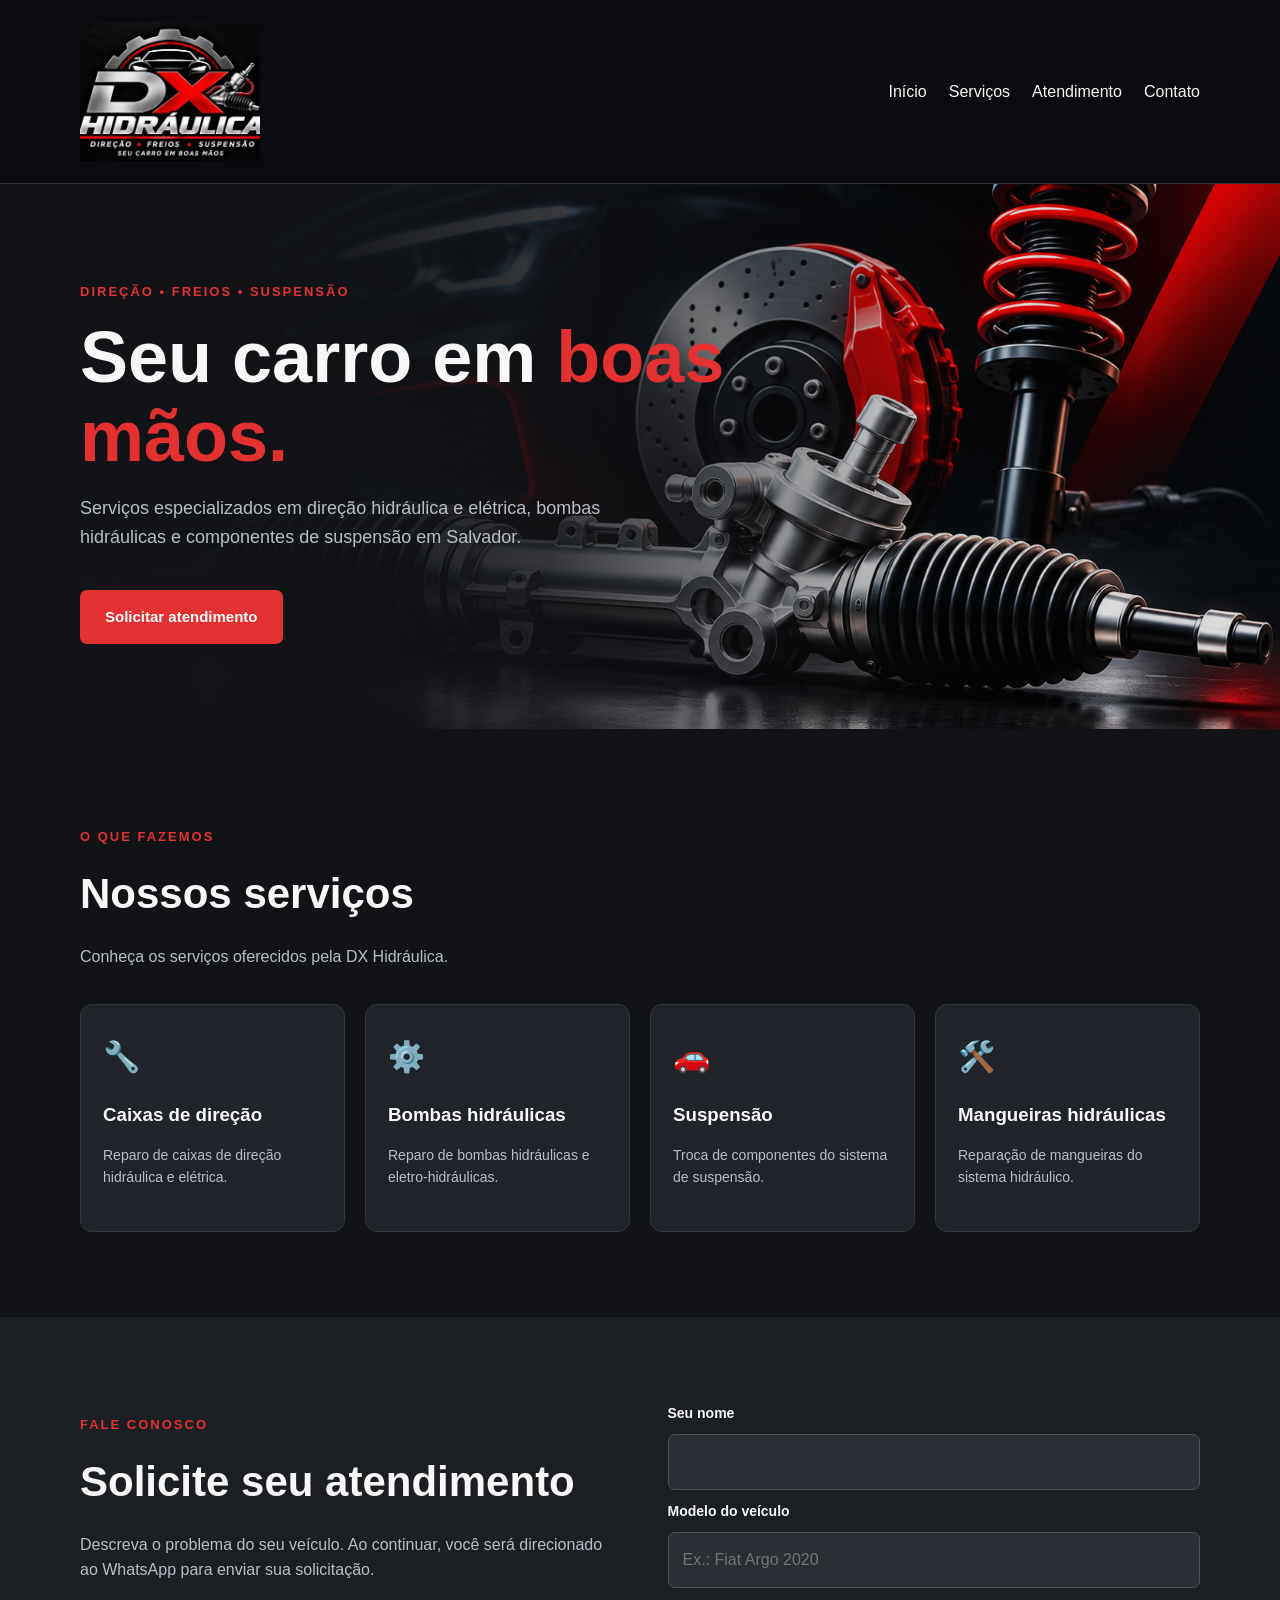
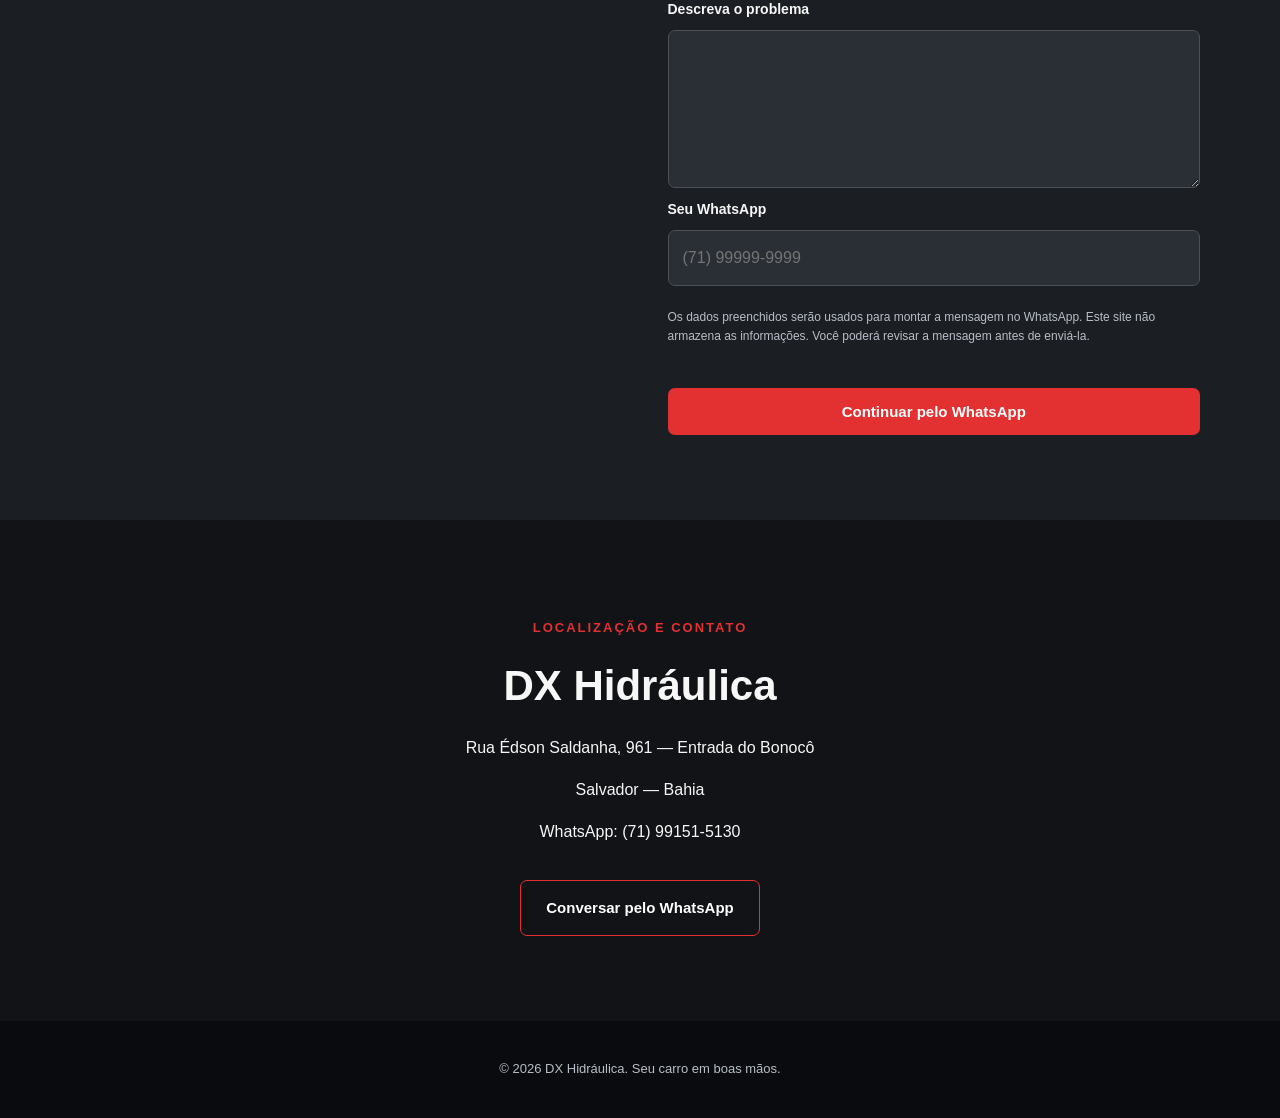
==== index.html @ b22076cf "Add files via upload Versão inicial do site DX Hidráulica" ====
<!DOCTYPE html>
<html lang="pt-BR">
<head>
  <meta charset="UTF-8">
  <meta name="viewport" content="width=device-width, initial-scale=1.0">
  <meta name="description" content="DX Hidráulica: serviços de direção hidráulica, elétrica, freios e suspensão em Salvador.">
  <title>DX Hidráulica | Seu carro em boas mãos</title>
  <link rel="stylesheet" href="style.css">
  <script src="script.js" defer></script>
</head>
<body>
  <header class="cabecalho">
    <div class="container navegacao">
      <a href="#inicio" class="logo">
      <img src="logo-dx.jpg" alt="DX Hidráulica - Direção, Freios e Suspensão">
      </a>
      <nav aria-label="Menu principal">
        <a href="#inicio">Início</a>
        <a href="#servicos">Serviços</a>
        <a href="#atendimento">Atendimento</a>
        <a href="#contato">Contato</a>
      </nav>
    </div>
  </header>

  <main>
    <section class="hero" id="inicio">
      <div class="container hero-conteudo">
        <p class="destaque">DIREÇÃO • FREIOS • SUSPENSÃO</p>
        <h1>Seu carro em <span>boas mãos.</span></h1>
        <p>
          Serviços especializados em direção hidráulica e elétrica,
          bombas hidráulicas e componentes de suspensão em Salvador.
        </p>
        <a href="#atendimento" class="botao">
          Solicitar atendimento
        </a>
      </div>
    </section>

    <section class="secao" id="servicos">
      <div class="container">
        <p class="destaque">O QUE FAZEMOS</p>
        <h2>Nossos serviços</h2>
        <p class="subtitulo">
          Conheça os serviços oferecidos pela DX Hidráulica.
        </p>

        <div class="grade-servicos">
          <article class="cartao">
            <div class="icone">🔧</div>
            <h3>Caixas de direção</h3>
            <p>Reparo de caixas de direção hidráulica e elétrica.</p>
          </article>

          <article class="cartao">
            <div class="icone">⚙️</div>
            <h3>Bombas hidráulicas</h3>
            <p>Reparo de bombas hidráulicas e eletro-hidráulicas.</p>
          </article>

          <article class="cartao">
            <div class="icone">🚗</div>
            <h3>Suspensão</h3>
            <p>Troca de componentes do sistema de suspensão.</p>
          </article>

          <article class="cartao">
            <div class="icone">🛠️</div>
            <h3>Mangueiras hidráulicas</h3>
            <p>Reparação de mangueiras do sistema hidráulico.</p>
          </article>
        </div>
      </div>
    </section>

    <section class="secao secao-escura" id="atendimento">
      <div class="container formulario-container">
        <div>
          <p class="destaque">FALE CONOSCO</p>
          <h2>Solicite seu atendimento</h2>
          <p class="subtitulo">
            Descreva o problema do seu veículo.
            Ao continuar, você será direcionado ao WhatsApp
            para enviar sua solicitação.
          </p>
        </div>

        <form id="form-atendimento" class="formulario">
          <label for="nome">Seu nome</label>
          <input id="nome" name="nome" type="text"
                 autocomplete="name" maxlength="100" required>

          <label for="veiculo">Modelo do veículo</label>
          <input id="veiculo" name="veiculo" type="text"
                 placeholder="Ex.: Fiat Argo 2020"
                 maxlength="100" required>

          <label for="problema">Descreva o problema</label>
          <textarea id="problema" name="problema" rows="5"
                    maxlength="1000" required></textarea>

          <label for="telefone">Seu WhatsApp</label>
          <input id="telefone" name="telefone" type="tel"
                 autocomplete="tel"
                 placeholder="(71) 99999-9999"
                 maxlength="20" required>

          <p class="aviso">
            Os dados preenchidos serão usados para montar a mensagem
            no WhatsApp. Este site não armazena as informações.
            Você poderá revisar a mensagem antes de enviá-la.
          </p>

          <button type="submit" class="botao">
            Continuar pelo WhatsApp
          </button>
        </form>
      </div>
    </section>

    <section class="secao" id="contato">
      <div class="container contato">
        <p class="destaque">LOCALIZAÇÃO E CONTATO</p>
        <h2>DX Hidráulica</h2>
        <p>Rua Édson Saldanha, 961 — Entrada do Bonocô</p>
        <p>Salvador — Bahia</p>
        <p>WhatsApp: (71) 99151-5130</p>

        <a class="botao botao-secundario"
           href="https://wa.me/5571991515130"
           target="_blank" rel="noopener noreferrer">
          Conversar pelo WhatsApp
        </a>
      </div>
    </section>
  </main>

  <footer class="rodape">
    <div class="container">
      <p>© <span id="ano"></span> DX Hidráulica. Seu carro em boas mãos.</p>
    </div>
  </footer>
</body>
</html>
---- style.css ----
:root {
  --fundo: #111317;
  --cartao: #20242a;
  --vermelho: #e33131;
  --texto: #f7f7f7;
  --cinza: #b8bec7;
}

* {
  box-sizing: border-box;
}

html {
  scroll-behavior: smooth;
}

body {
  margin: 0;
  font-family: Arial, Helvetica, sans-serif;
  background: var(--fundo);
  color: var(--texto);
  line-height: 1.6;
}

a {
  color: inherit;
  text-decoration: none;
}

.container {
  width: min(1120px, 90%);
  margin: auto;
}

.cabecalho {
  background: #0a0b0e;
  border-bottom: 1px solid #333;
}

.navegacao {
  display: flex;
  justify-content: space-between;
  align-items: center;
  gap: 20px;
  padding: 22px 0;
}

.logo {
  font-size: 23px;
  font-weight: 800;
}

.logo span,
.hero h1 span {
  color: var(--vermelho);
}

nav {
  display: flex;
  gap: 22px;
  flex-wrap: wrap;
}

nav a:hover {
  color: var(--vermelho);
}

.hero {
  min-height: 540px;
  display: flex;
  align-items: center;
  background:
    linear-gradient(110deg, #111317 15%, #242930 100%);
}

.hero-conteudo {
  padding: 85px 0;
}

.hero h1 {
  font-size: clamp(40px, 6vw, 72px);
  line-height: 1.1;
  max-width: 700px;
  margin: 15px 0;
}

.hero p:not(.destaque) {
  color: var(--cinza);
  max-width: 590px;
  font-size: 18px;
}

.destaque {
  color: var(--vermelho);
  font-size: 13px;
  font-weight: bold;
  letter-spacing: 2px;
}

.botao {
  display: inline-block;
  margin-top: 20px;
  padding: 15px 25px;
  background: var(--vermelho);
  color: white;
  border: 0;
  border-radius: 7px;
  font-size: 15px;
  font-weight: bold;
  cursor: pointer;
  text-align: center;
}

.botao:hover {
  background: #b91f1f;
}

.secao {
  padding: 85px 0;
}

.secao h2 {
  font-size: clamp(28px, 4vw, 42px);
  margin: 5px 0 12px;
}

.subtitulo {
  color: var(--cinza);
  max-width: 600px;
}

.grade-servicos {
  display: grid;
  grid-template-columns: repeat(4, 1fr);
  gap: 20px;
  margin-top: 35px;
}

.cartao {
  background: var(--cartao);
  padding: 28px 22px;
  border: 1px solid #34383e;
  border-radius: 12px;
}

.cartao:hover {
  border-color: var(--vermelho);
}

.icone {
  font-size: 30px;
}

.cartao h3 {
  margin-bottom: 8px;
}

.cartao p {
  color: var(--cinza);
  font-size: 14px;
}

.secao-escura {
  background: #1b1e23;
}

.formulario-container {
  display: grid;
  grid-template-columns: 1fr 1fr;
  gap: 55px;
}

.formulario {
  display: flex;
  flex-direction: column;
  gap: 10px;
}

.formulario label {
  font-weight: bold;
  font-size: 14px;
}

.formulario input,
.formulario textarea {
  width: 100%;
  padding: 14px;
  border-radius: 7px;
  border: 1px solid #4b5058;
  background: #2a2e35;
  color: white;
  font: inherit;
}

.formulario input:focus,
.formulario textarea:focus {
  outline: 2px solid var(--vermelho);
}

.formulario .botao {
  width: 100%;
}

.aviso {
  color: var(--cinza);
  font-size: 12px;
}

.contato {
  text-align: center;
}

.botao-secundario {
  background: transparent;
  border: 1px solid var(--vermelho);
}

.rodape {
  padding: 25px 0;
  background: #0a0b0e;
  color: var(--cinza);
  text-align: center;
  font-size: 13px;
}

@media (max-width: 850px) {
  .grade-servicos {
    grid-template-columns: repeat(2, 1fr);
  }

  .formulario-container {
    grid-template-columns: 1fr;
    gap: 20px;
  }
}

@media (max-width: 600px) {
  .navegacao {
    flex-direction: column;
  }

  nav {
    justify-content: center;
    gap: 12px;
    font-size: 13px;
  }

  .hero {
    min-height: 430px;
  }

  .hero-conteudo {
    padding: 65px 0;
  }

  .grade-servicos {
    grid-template-columns: 1fr;
  }

  .secao {
    padding: 60px 0;
  }
}

.logo {
  display: inline-flex;
  align-items: center;
}

.logo img {
  display: block;
  width: 180px;
  max-width: 100%;
  height: auto;
  object-fit: contain;
}

@media (max-width: 600px) {
  .logo img {
    width: 150px;
  }
}

/* Imagem automotiva na página inicial */
.hero {
  position: relative;
  background:
    linear-gradient(
      90deg,
      #111317 0%,
      #111317 34%,
      rgba(17, 19, 23, 0.92) 48%,
      rgba(17, 19, 23, 0.15) 100%
    ),
    url("./hero-automotivo.png") center right / cover no-repeat;
}

.hero-conteudo {
  position: relative;
  z-index: 1;
}

@media (max-width: 600px) {
  .hero {
    background:
      linear-gradient(
        rgba(17, 19, 23, 0.78),
        rgba(17, 19, 23, 0.88)
      ),
      url("hero-automotivo.png") center / cover no-repeat;
  }
}

.hero {
  background:
    linear-gradient(
      90deg,
      #111317 0%,
      rgba(17, 19, 23, 0.98) 25%,
      rgba(17, 19, 23, 0.85) 43%,
      rgba(17, 19, 23, 0.15) 75%
    ),
    url("./hero-automotivo.png") center right / cover no-repeat !important;
}

.hero-conteudo {
  position: relative;
  z-index: 1;
}

@media (max-width: 600px) {
  .hero {
    background:
      linear-gradient(
        rgba(17, 19, 23, 0.82),
        rgba(17, 19, 23, 0.9)
      ),
      url("./hero-automotivo.png") center / cover no-repeat !important;
  }
}
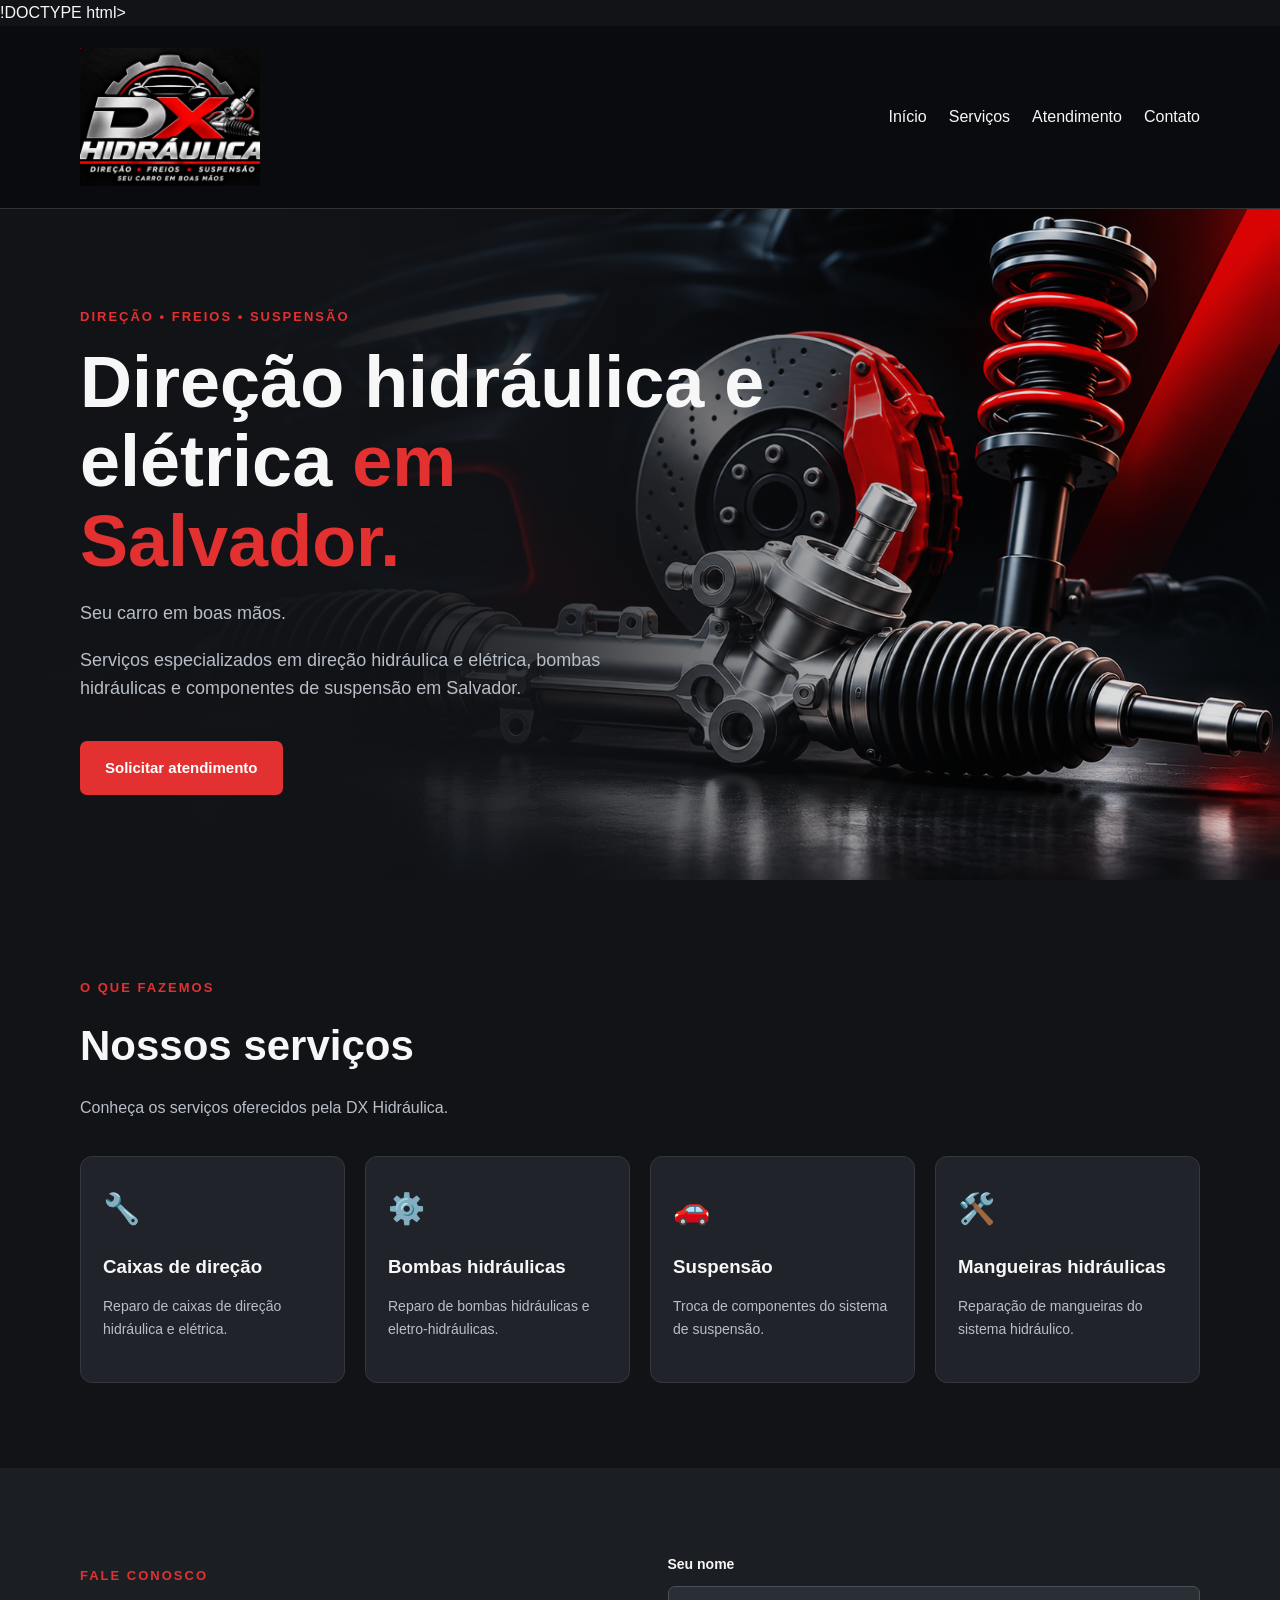
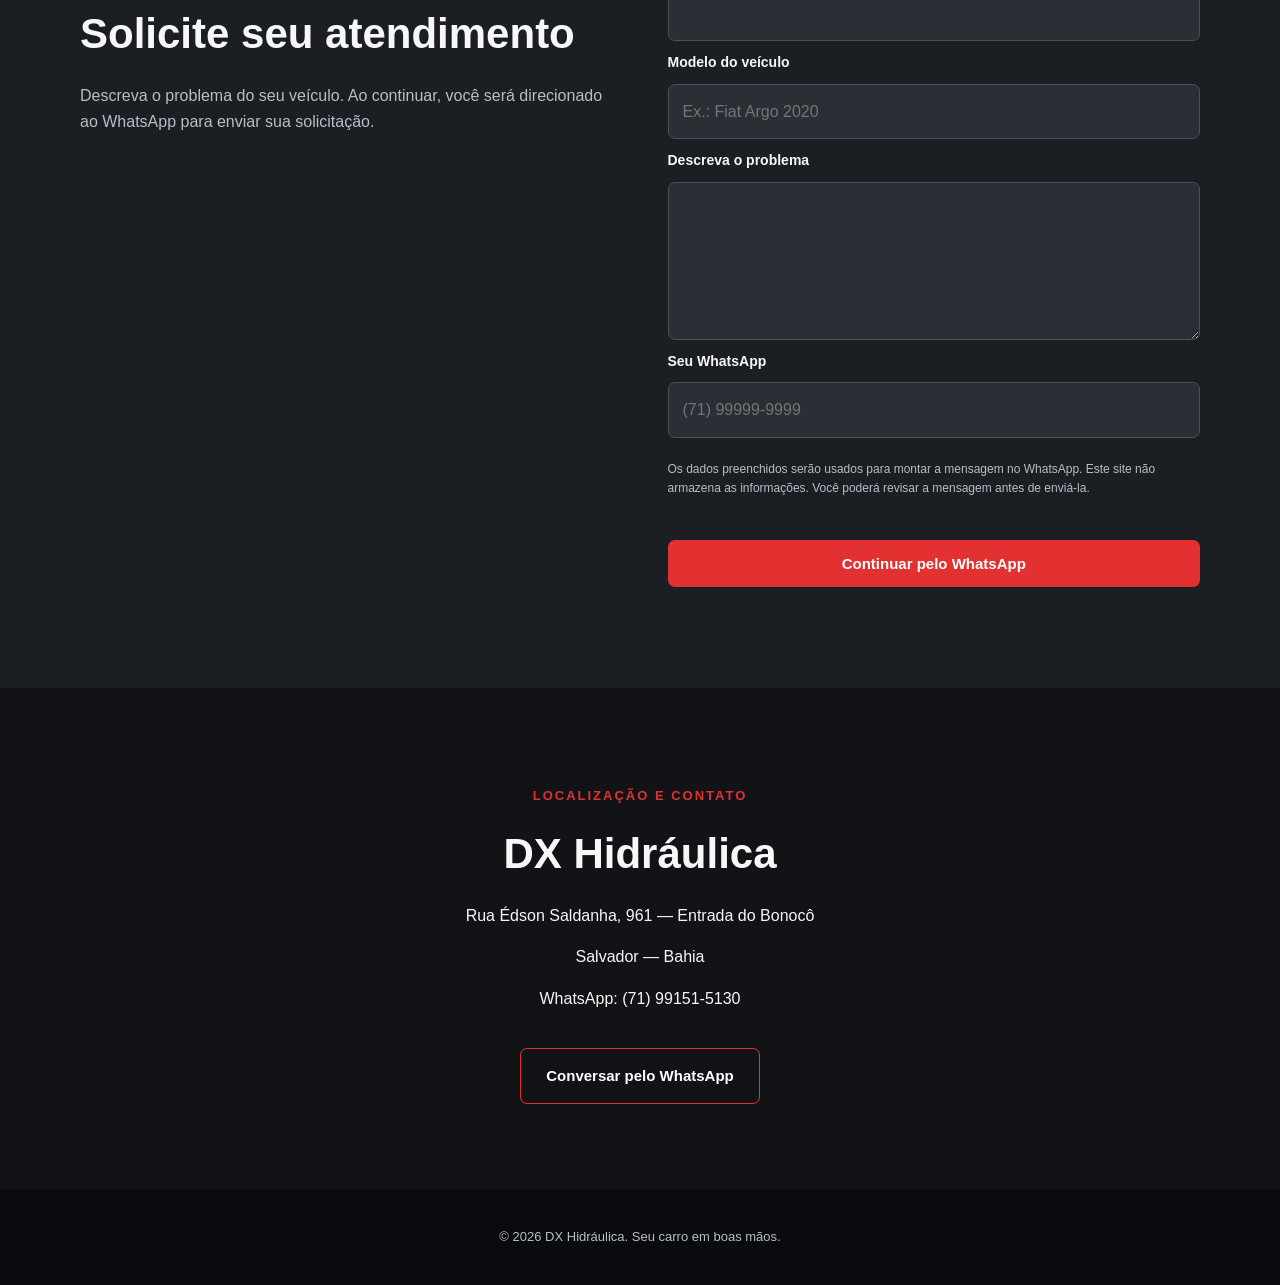
==== commit 8c225dda: "Melhora SEO local da DX Hidráulica" ====
--- a/index.html
+++ b/index.html
@@ -1,13 +1,31 @@
-<!DOCTYPE html>
+!DOCTYPE html>
 <html lang="pt-BR">
 <head>
   <meta charset="UTF-8">
   <meta name="viewport" content="width=device-width, initial-scale=1.0">
-  <meta name="description" content="DX Hidráulica: serviços de direção hidráulica, elétrica, freios e suspensão em Salvador.">
-  <title>DX Hidráulica | Seu carro em boas mãos</title>
+
+  <!-- SEO -->
+  <title>DX Hidráulica | Direção Hidráulica e Elétrica em Salvador</title>
+
+  <meta name="description" content="DX Hidráulica em Salvador, BA. Serviços de reparo de caixas de direção hidráulica e elétrica, bombas hidráulicas, freios e suspensão. Solicite atendimento pelo WhatsApp.">
+
+  <meta name="robots" content="index, follow">
+
+  <link rel="canonical" href="https://dx-hidraulica.pages.dev/">
+
+  <!-- Compartilhamento em redes sociais -->
+  <meta property="og:type" content="website">
+  <meta property="og:locale" content="pt_BR">
+  <meta property="og:title" content="DX Hidráulica | Serviços Automotivos em Salvador">
+  <meta property="og:description" content="Reparo de direção hidráulica e elétrica, bombas hidráulicas, freios e suspensão em Salvador. Entre em contato pelo WhatsApp.">
+  <meta property="og:url" content="https://dx-hidraulica.pages.dev/">
+  <meta property="og:image" content="https://dx-hidraulica.pages.dev/hero-automotivo.png">
+
+  <!-- Arquivos do site -->
   <link rel="stylesheet" href="style.css">
   <script src="script.js" defer></script>
 </head>
+
 <body>
   <header class="cabecalho">
     <div class="container navegacao">
@@ -27,7 +45,11 @@
     <section class="hero" id="inicio">
       <div class="container hero-conteudo">
         <p class="destaque">DIREÇÃO • FREIOS • SUSPENSÃO</p>
-        <h1>Seu carro em <span>boas mãos.</span></h1>
+        <h1>
+        Direção hidráulica e elétrica
+        <span>em Salvador.</span>
+        </h1>
+        <p>Seu carro em boas mãos.</p>
         <p>
           Serviços especializados em direção hidráulica e elétrica,
           bombas hidráulicas e componentes de suspensão em Salvador.
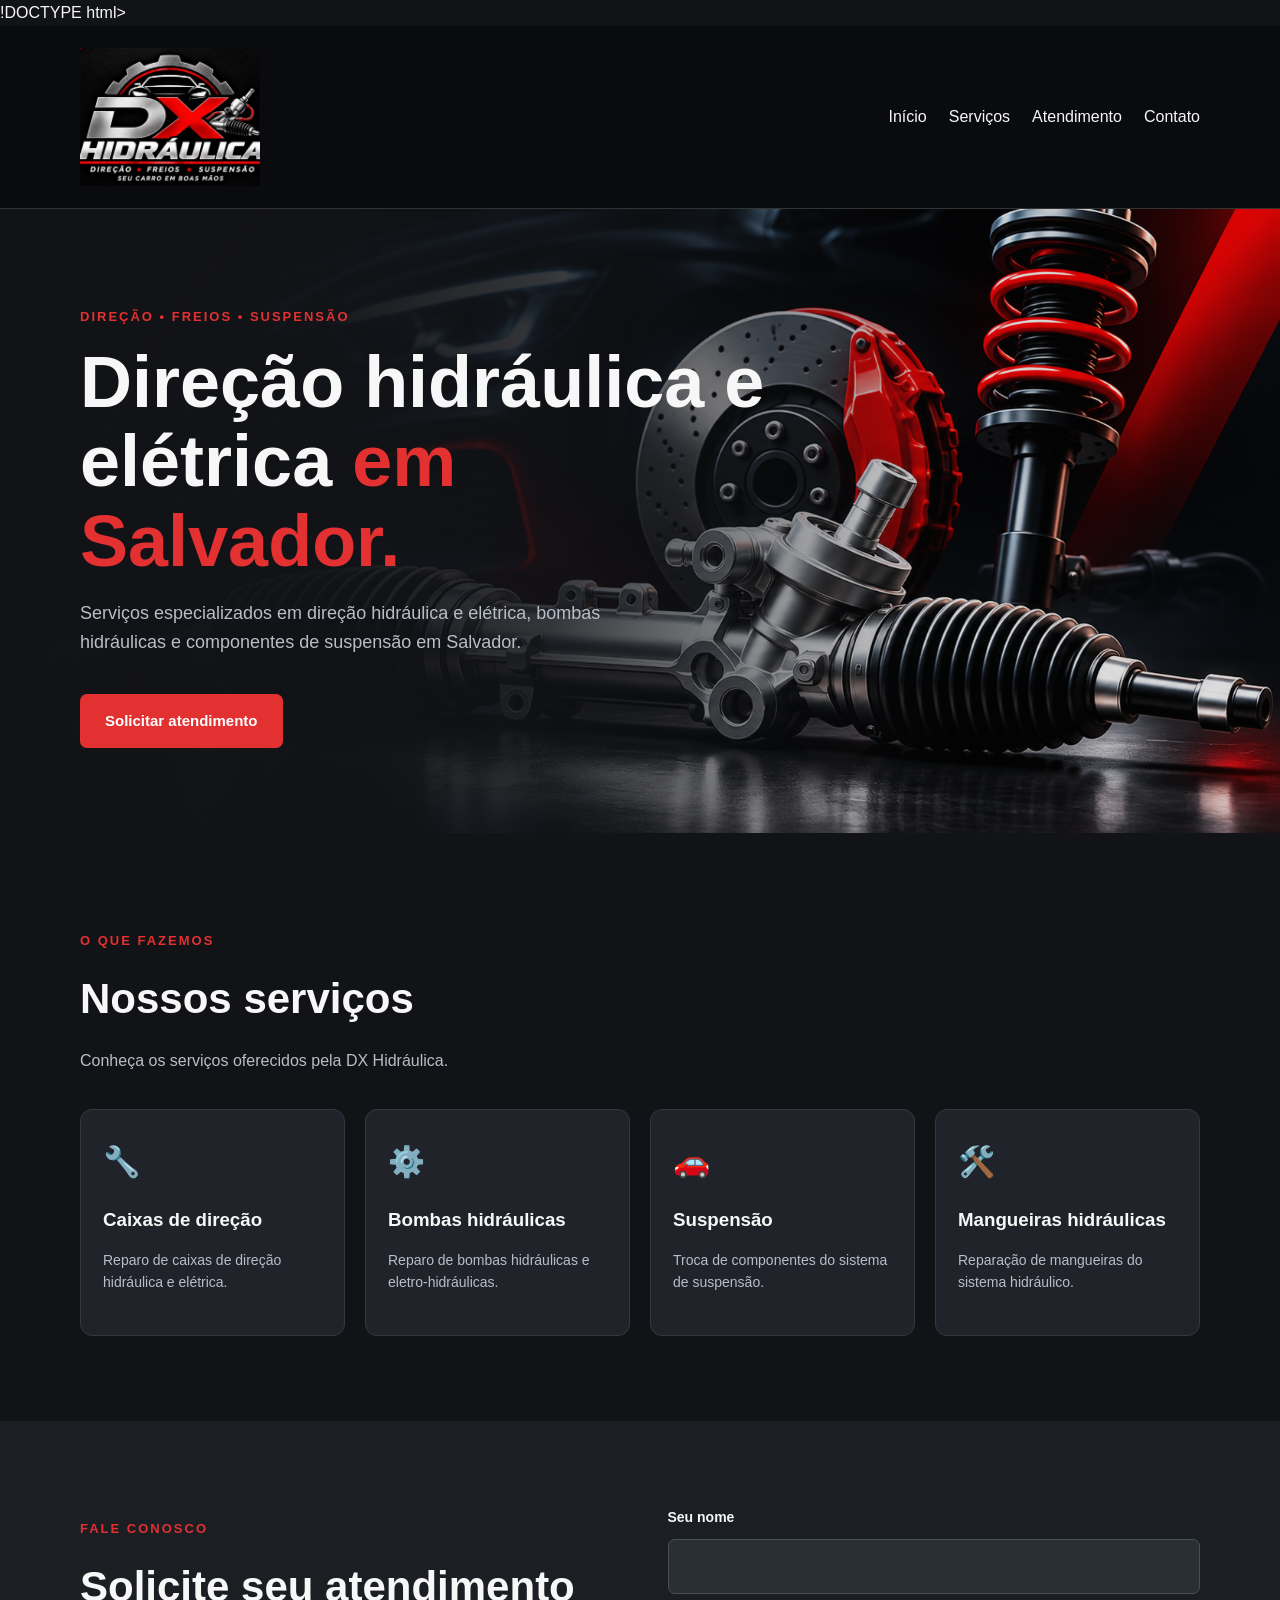
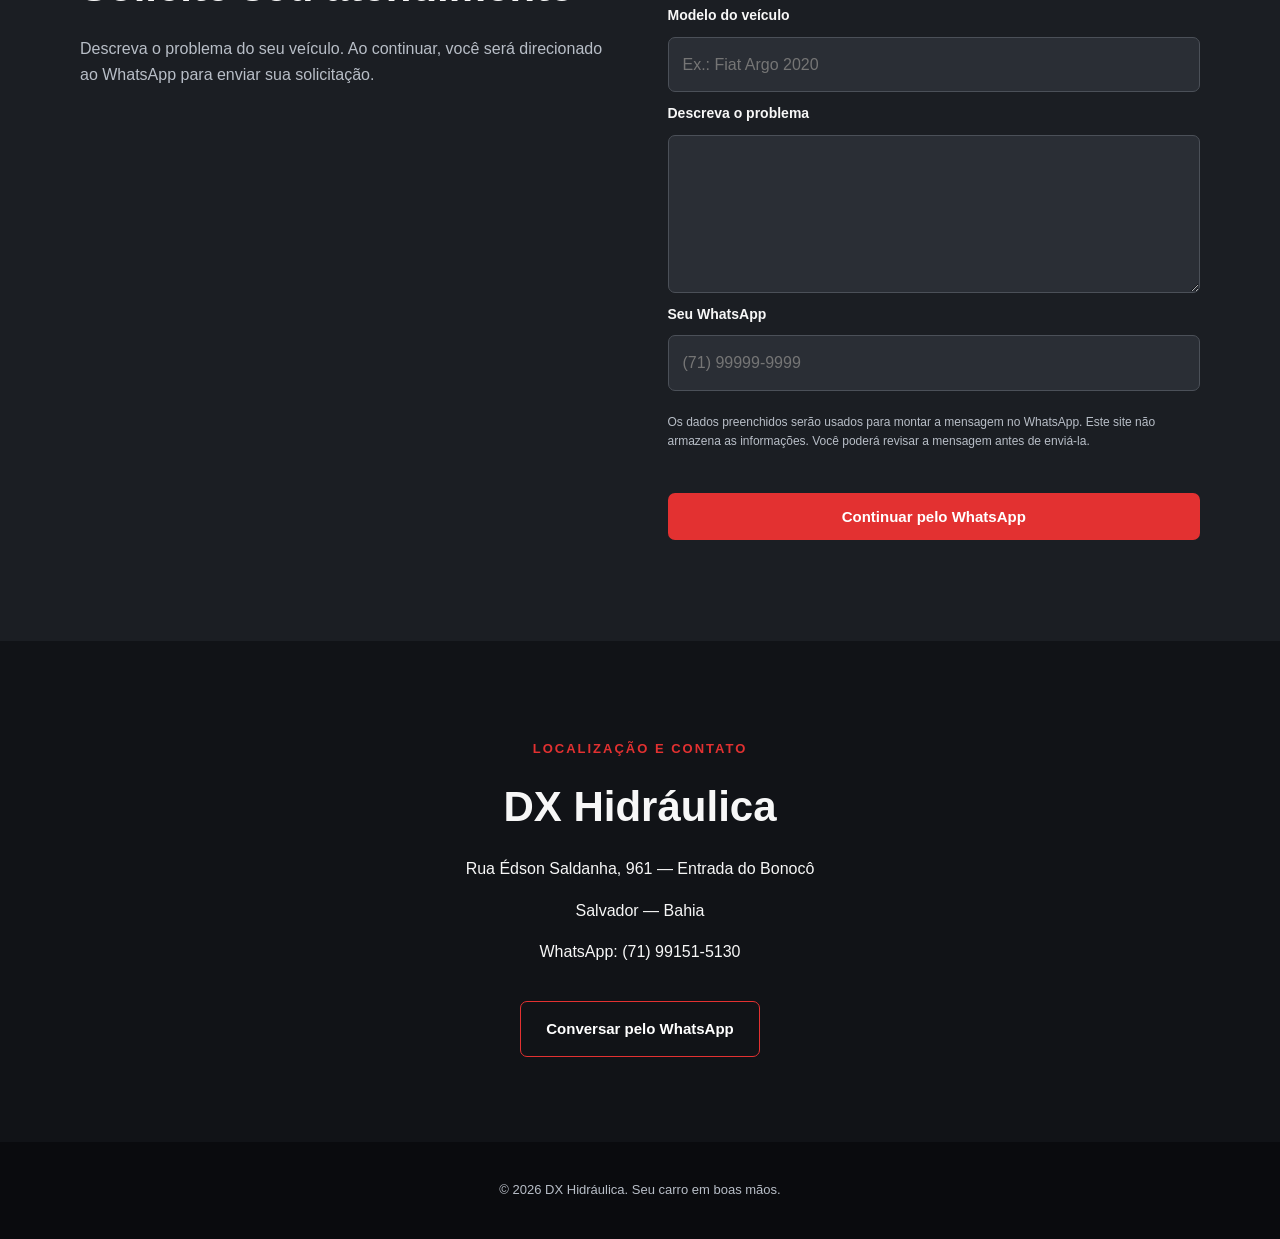
==== commit 26e16486: "Update index.html" ====
--- a/index.html
+++ b/index.html
@@ -49,7 +49,7 @@
         Direção hidráulica e elétrica
         <span>em Salvador.</span>
         </h1>
-        <p>Seu carro em boas mãos.</p>
+        
         <p>
           Serviços especializados em direção hidráulica e elétrica,
           bombas hidráulicas e componentes de suspensão em Salvador.
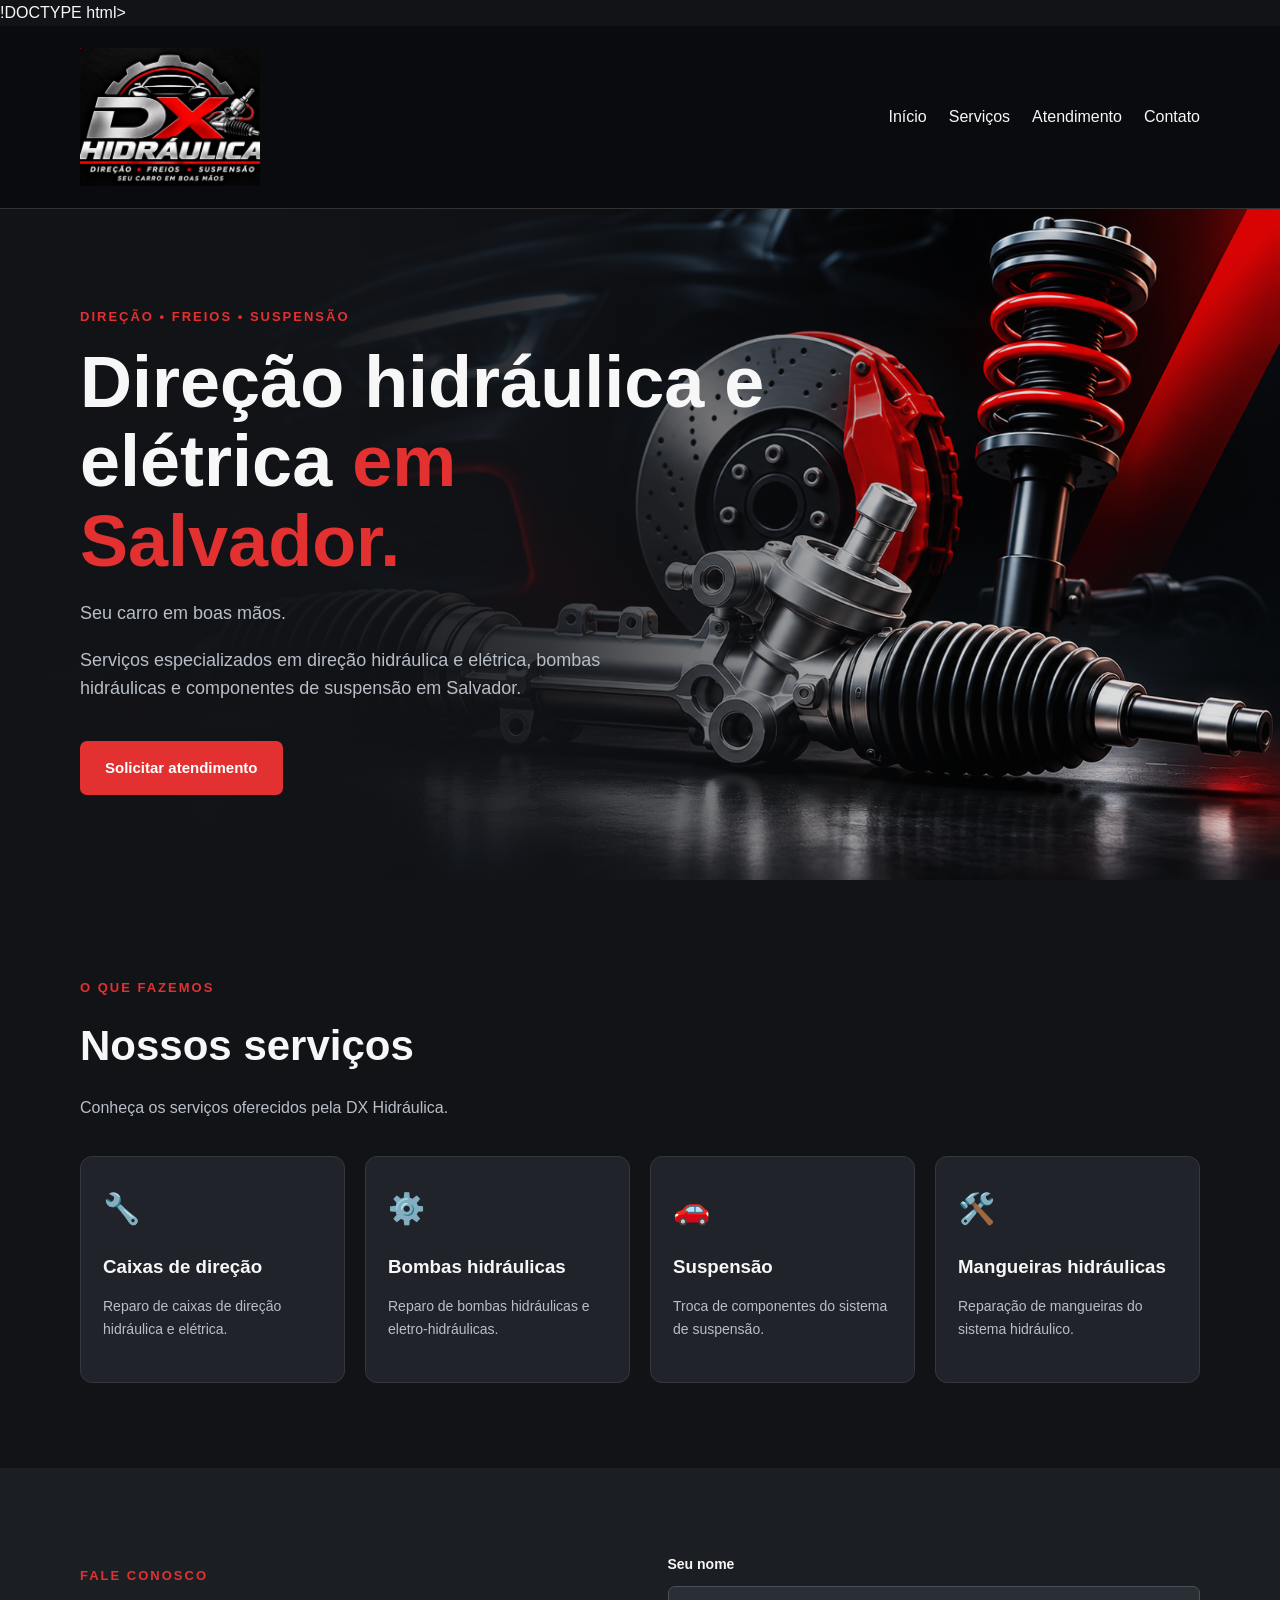
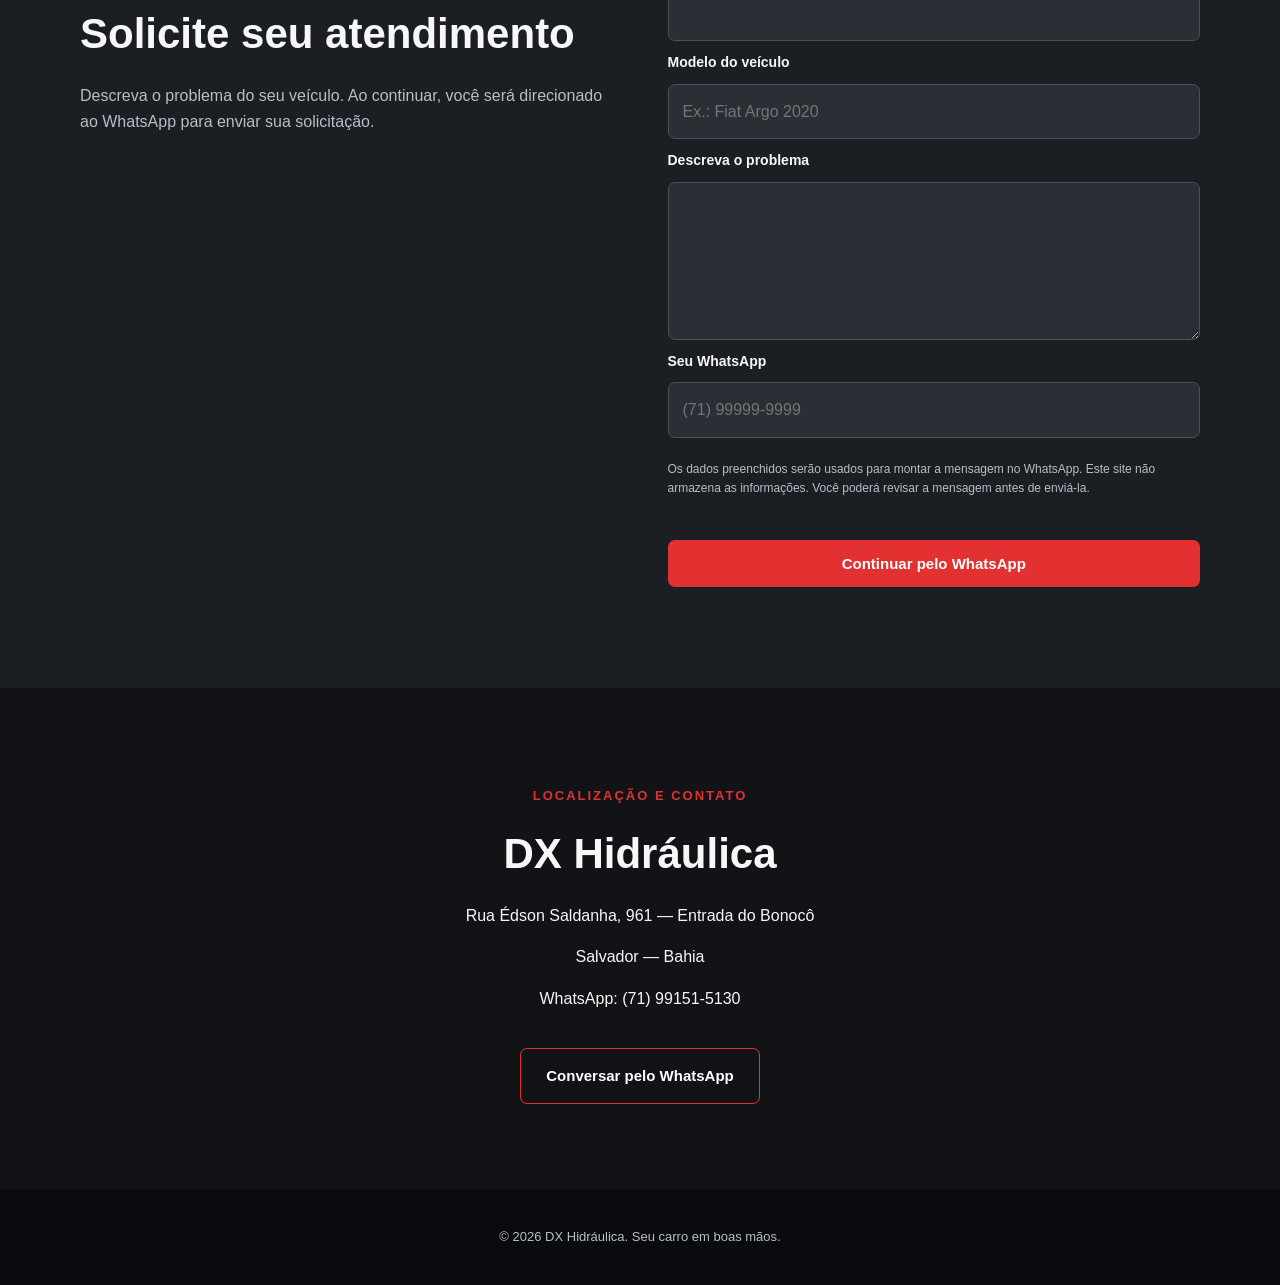
==== commit 8c107b4a: "Update index.html" ====
--- a/index.html
+++ b/index.html
@@ -49,7 +49,7 @@
         Direção hidráulica e elétrica
         <span>em Salvador.</span>
         </h1>
-        
+        <p>Seu carro em boas mãos.</p>
         <p>
           Serviços especializados em direção hidráulica e elétrica,
           bombas hidráulicas e componentes de suspensão em Salvador.
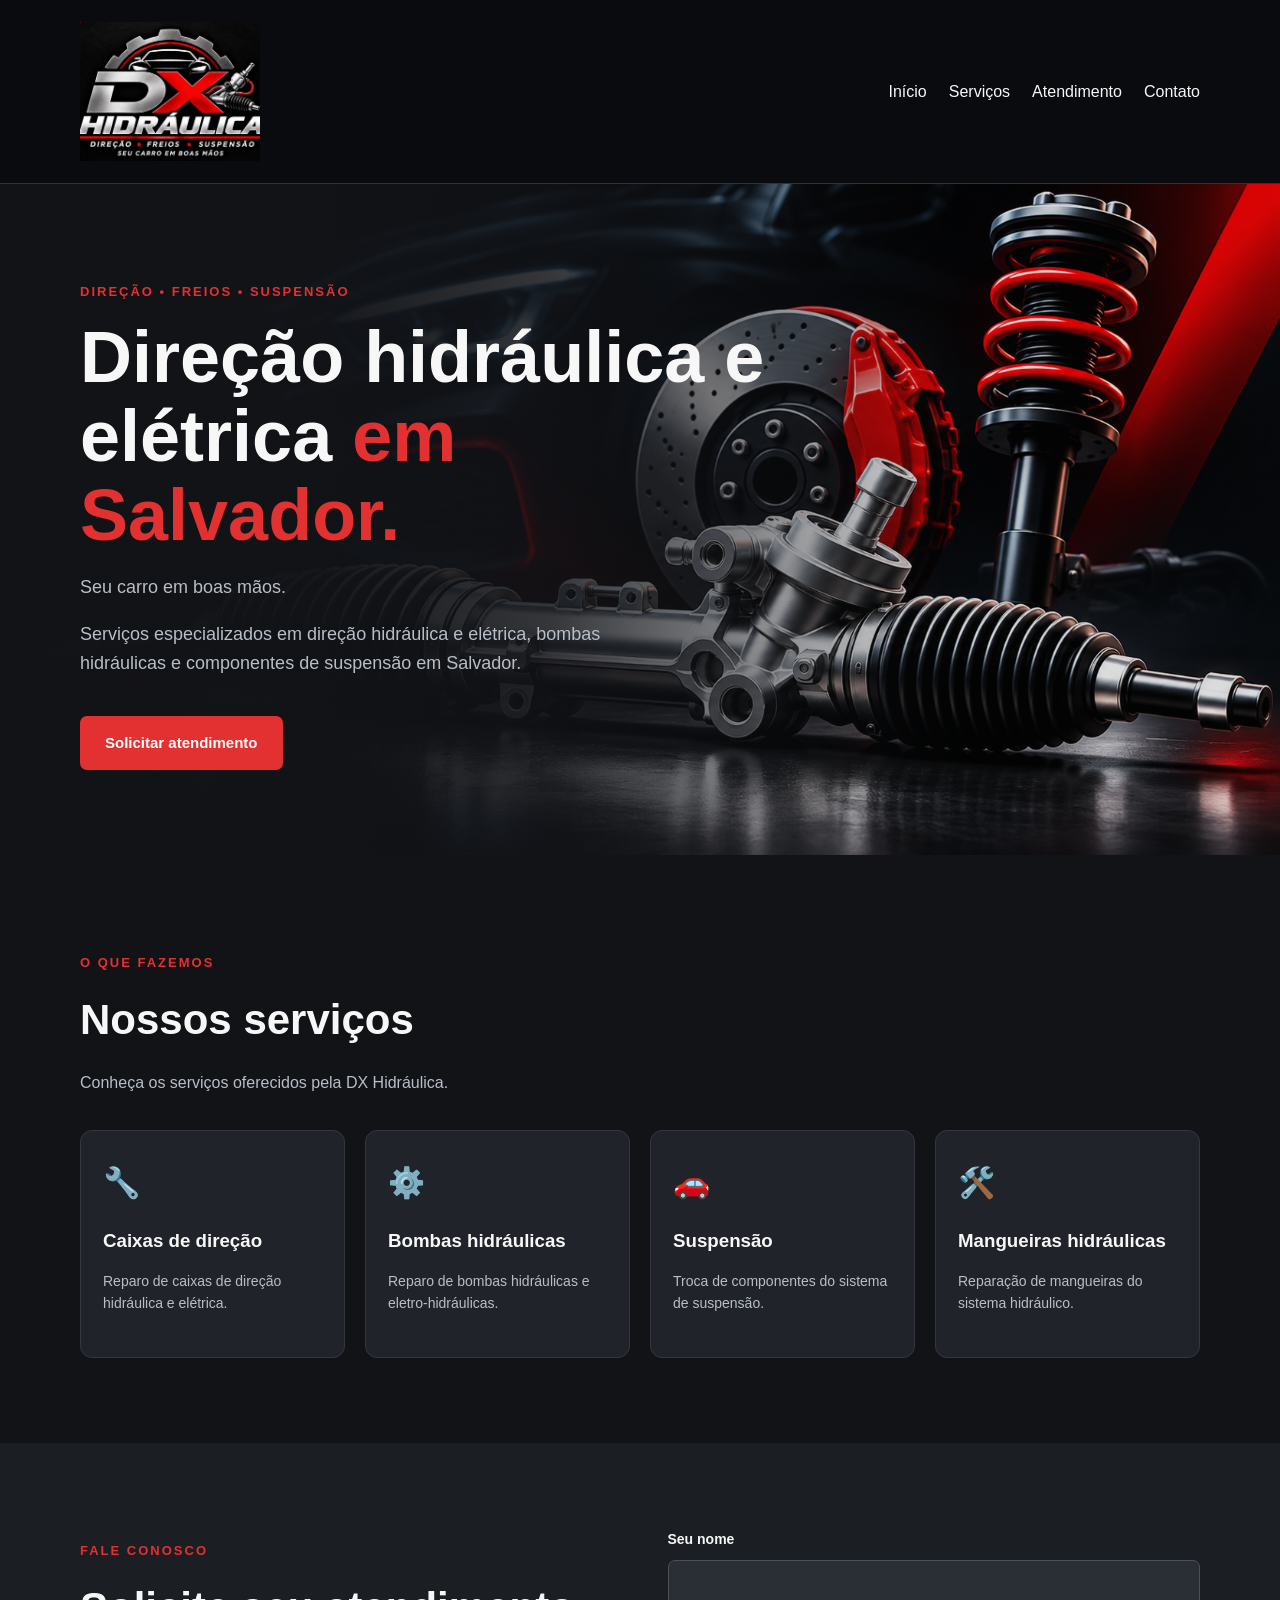
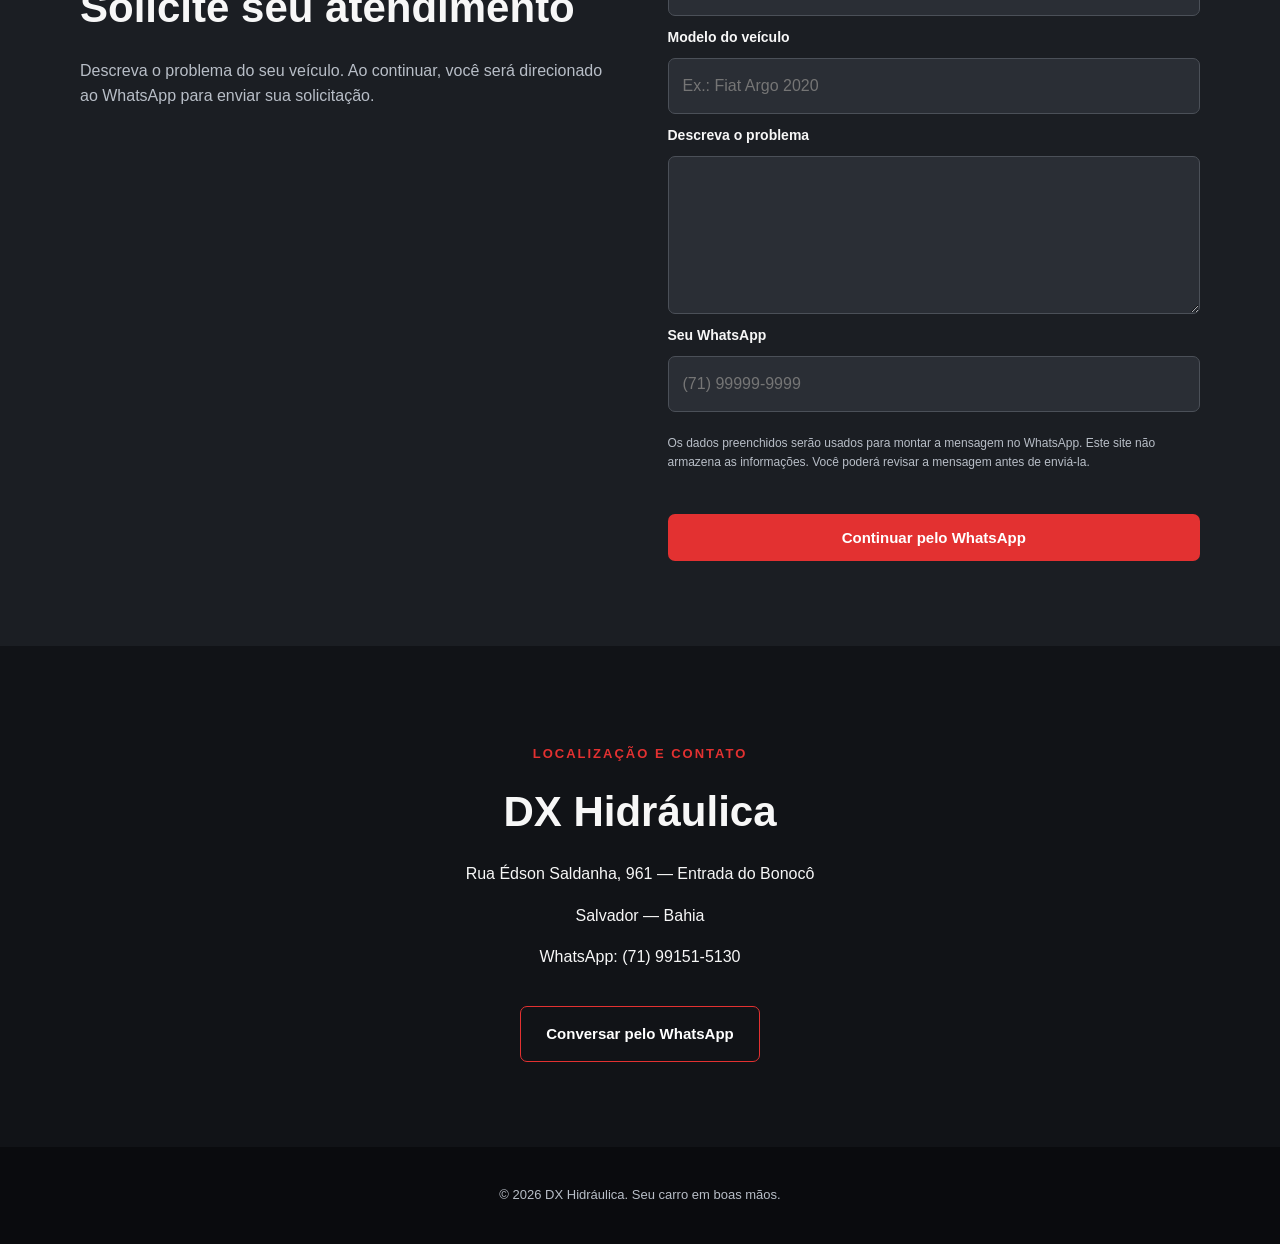
==== commit bf14edd9: "Update index.html" ====
--- a/index.html
+++ b/index.html
@@ -1,4 +1,4 @@
-!DOCTYPE html>
+<!DOCTYPE html>
 <html lang="pt-BR">
 <head>
   <meta charset="UTF-8">
